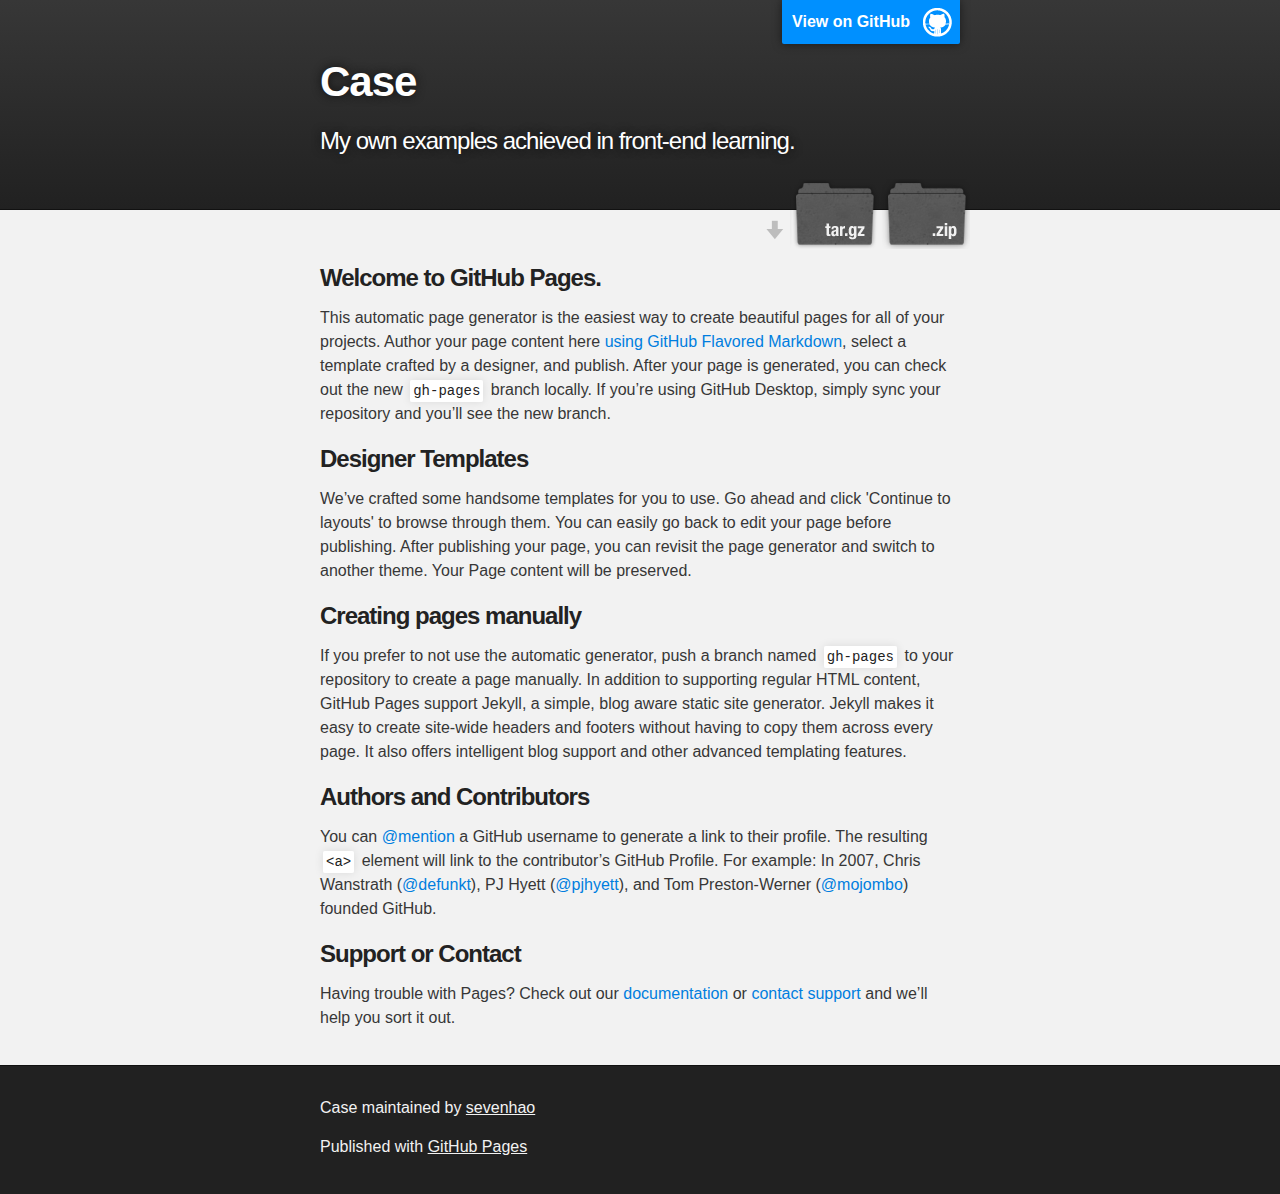
==== index.html @ 6a81691e "Create gh-pages branch via GitHub" ====
<!DOCTYPE html>
<html>

  <head>
    <meta charset='utf-8'>
    <meta http-equiv="X-UA-Compatible" content="chrome=1">
    <meta name="description" content="Case :  My own examples achieved in front-end learning.">

    <link rel="stylesheet" type="text/css" media="screen" href="stylesheets/stylesheet.css">

    <title>Case</title>
  </head>

  <body>

    <!-- HEADER -->
    <div id="header_wrap" class="outer">
        <header class="inner">
          <a id="forkme_banner" href="https://github.com/sevenhao/case">View on GitHub</a>

          <h1 id="project_title">Case</h1>
          <h2 id="project_tagline"> My own examples achieved in front-end learning.</h2>

            <section id="downloads">
              <a class="zip_download_link" href="https://github.com/sevenhao/case/zipball/master">Download this project as a .zip file</a>
              <a class="tar_download_link" href="https://github.com/sevenhao/case/tarball/master">Download this project as a tar.gz file</a>
            </section>
        </header>
    </div>

    <!-- MAIN CONTENT -->
    <div id="main_content_wrap" class="outer">
      <section id="main_content" class="inner">
        <h3>
<a id="welcome-to-github-pages" class="anchor" href="#welcome-to-github-pages" aria-hidden="true"><span aria-hidden="true" class="octicon octicon-link"></span></a>Welcome to GitHub Pages.</h3>

<p>This automatic page generator is the easiest way to create beautiful pages for all of your projects. Author your page content here <a href="https://guides.github.com/features/mastering-markdown/">using GitHub Flavored Markdown</a>, select a template crafted by a designer, and publish. After your page is generated, you can check out the new <code>gh-pages</code> branch locally. If you’re using GitHub Desktop, simply sync your repository and you’ll see the new branch.</p>

<h3>
<a id="designer-templates" class="anchor" href="#designer-templates" aria-hidden="true"><span aria-hidden="true" class="octicon octicon-link"></span></a>Designer Templates</h3>

<p>We’ve crafted some handsome templates for you to use. Go ahead and click 'Continue to layouts' to browse through them. You can easily go back to edit your page before publishing. After publishing your page, you can revisit the page generator and switch to another theme. Your Page content will be preserved.</p>

<h3>
<a id="creating-pages-manually" class="anchor" href="#creating-pages-manually" aria-hidden="true"><span aria-hidden="true" class="octicon octicon-link"></span></a>Creating pages manually</h3>

<p>If you prefer to not use the automatic generator, push a branch named <code>gh-pages</code> to your repository to create a page manually. In addition to supporting regular HTML content, GitHub Pages support Jekyll, a simple, blog aware static site generator. Jekyll makes it easy to create site-wide headers and footers without having to copy them across every page. It also offers intelligent blog support and other advanced templating features.</p>

<h3>
<a id="authors-and-contributors" class="anchor" href="#authors-and-contributors" aria-hidden="true"><span aria-hidden="true" class="octicon octicon-link"></span></a>Authors and Contributors</h3>

<p>You can <a href="https://help.github.com/articles/basic-writing-and-formatting-syntax/#mentioning-users-and-teams" class="user-mention">@mention</a> a GitHub username to generate a link to their profile. The resulting <code>&lt;a&gt;</code> element will link to the contributor’s GitHub Profile. For example: In 2007, Chris Wanstrath (<a href="https://github.com/defunkt" class="user-mention">@defunkt</a>), PJ Hyett (<a href="https://github.com/pjhyett" class="user-mention">@pjhyett</a>), and Tom Preston-Werner (<a href="https://github.com/mojombo" class="user-mention">@mojombo</a>) founded GitHub.</p>

<h3>
<a id="support-or-contact" class="anchor" href="#support-or-contact" aria-hidden="true"><span aria-hidden="true" class="octicon octicon-link"></span></a>Support or Contact</h3>

<p>Having trouble with Pages? Check out our <a href="https://help.github.com/pages">documentation</a> or <a href="https://github.com/contact">contact support</a> and we’ll help you sort it out.</p>
      </section>
    </div>

    <!-- FOOTER  -->
    <div id="footer_wrap" class="outer">
      <footer class="inner">
        <p class="copyright">Case maintained by <a href="https://github.com/sevenhao">sevenhao</a></p>
        <p>Published with <a href="https://pages.github.com">GitHub Pages</a></p>
      </footer>
    </div>

    

  </body>
</html>
---- stylesheets/stylesheet.css ----
/*******************************************************************************
Slate Theme for GitHub Pages
by Jason Costello, @jsncostello
*******************************************************************************/

@import url(github-light.css);

/*******************************************************************************
MeyerWeb Reset
*******************************************************************************/

html, body, div, span, applet, object, iframe,
h1, h2, h3, h4, h5, h6, p, blockquote, pre,
a, abbr, acronym, address, big, cite, code,
del, dfn, em, img, ins, kbd, q, s, samp,
small, strike, strong, sub, sup, tt, var,
b, u, i, center,
dl, dt, dd, ol, ul, li,
fieldset, form, label, legend,
table, caption, tbody, tfoot, thead, tr, th, td,
article, aside, canvas, details, embed,
figure, figcaption, footer, header, hgroup,
menu, nav, output, ruby, section, summary,
time, mark, audio, video {
  margin: 0;
  padding: 0;
  border: 0;
  font: inherit;
  vertical-align: baseline;
}

/* HTML5 display-role reset for older browsers */
article, aside, details, figcaption, figure,
footer, header, hgroup, menu, nav, section {
  display: block;
}

ol, ul {
  list-style: none;
}

table {
  border-collapse: collapse;
  border-spacing: 0;
}

/*******************************************************************************
Theme Styles
*******************************************************************************/

body {
  box-sizing: border-box;
  color:#373737;
  background: #212121;
  font-size: 16px;
  font-family: 'Myriad Pro', Calibri, Helvetica, Arial, sans-serif;
  line-height: 1.5;
  -webkit-font-smoothing: antialiased;
}

h1, h2, h3, h4, h5, h6 {
  margin: 10px 0;
  font-weight: 700;
  color:#222222;
  font-family: 'Lucida Grande', 'Calibri', Helvetica, Arial, sans-serif;
  letter-spacing: -1px;
}

h1 {
  font-size: 36px;
  font-weight: 700;
}

h2 {
  padding-bottom: 10px;
  font-size: 32px;
  background: url('../images/bg_hr.png') repeat-x bottom;
}

h3 {
  font-size: 24px;
}

h4 {
  font-size: 21px;
}

h5 {
  font-size: 18px;
}

h6 {
  font-size: 16px;
}

p {
  margin: 10px 0 15px 0;
}

footer p {
  color: #f2f2f2;
}

a {
  text-decoration: none;
  color: #007edf;
  text-shadow: none;

  transition: color 0.5s ease;
  transition: text-shadow 0.5s ease;
  -webkit-transition: color 0.5s ease;
  -webkit-transition: text-shadow 0.5s ease;
  -moz-transition: color 0.5s ease;
  -moz-transition: text-shadow 0.5s ease;
  -o-transition: color 0.5s ease;
  -o-transition: text-shadow 0.5s ease;
  -ms-transition: color 0.5s ease;
  -ms-transition: text-shadow 0.5s ease;
}

a:hover, a:focus {text-decoration: underline;}

footer a {
  color: #F2F2F2;
  text-decoration: underline;
}

em {
  font-style: italic;
}

strong {
  font-weight: bold;
}

img {
  position: relative;
  margin: 0 auto;
  max-width: 739px;
  padding: 5px;
  margin: 10px 0 10px 0;
  border: 1px solid #ebebeb;

  box-shadow: 0 0 5px #ebebeb;
  -webkit-box-shadow: 0 0 5px #ebebeb;
  -moz-box-shadow: 0 0 5px #ebebeb;
  -o-box-shadow: 0 0 5px #ebebeb;
  -ms-box-shadow: 0 0 5px #ebebeb;
}

p img {
  display: inline;
  margin: 0;
  padding: 0;
  vertical-align: middle;
  text-align: center;
  border: none;
}

pre, code {
  width: 100%;
  color: #222;
  background-color: #fff;

  font-family: Monaco, "Bitstream Vera Sans Mono", "Lucida Console", Terminal, monospace;
  font-size: 14px;

  border-radius: 2px;
  -moz-border-radius: 2px;
  -webkit-border-radius: 2px;
}

pre {
  width: 100%;
  padding: 10px;
  box-shadow: 0 0 10px rgba(0,0,0,.1);
  overflow: auto;
}

code {
  padding: 3px;
  margin: 0 3px;
  box-shadow: 0 0 10px rgba(0,0,0,.1);
}

pre code {
  display: block;
  box-shadow: none;
}

blockquote {
  color: #666;
  margin-bottom: 20px;
  padding: 0 0 0 20px;
  border-left: 3px solid #bbb;
}


ul, ol, dl {
  margin-bottom: 15px
}

ul {
  list-style-position: inside;
  list-style: disc;
  padding-left: 20px;
}

ol {
  list-style-position: inside;
  list-style: decimal;
  padding-left: 20px;
}

dl dt {
  font-weight: bold;
}

dl dd {
  padding-left: 20px;
  font-style: italic;
}

dl p {
  padding-left: 20px;
  font-style: italic;
}

hr {
  height: 1px;
  margin-bottom: 5px;
  border: none;
  background: url('../images/bg_hr.png') repeat-x center;
}

table {
  border: 1px solid #373737;
  margin-bottom: 20px;
  text-align: left;
 }

th {
  font-family: 'Lucida Grande', 'Helvetica Neue', Helvetica, Arial, sans-serif;
  padding: 10px;
  background: #373737;
  color: #fff;
 }

td {
  padding: 10px;
  border: 1px solid #373737;
 }

form {
  background: #f2f2f2;
  padding: 20px;
}

/*******************************************************************************
Full-Width Styles
*******************************************************************************/

.outer {
  width: 100%;
}

.inner {
  position: relative;
  max-width: 640px;
  padding: 20px 10px;
  margin: 0 auto;
}

#forkme_banner {
  display: block;
  position: absolute;
  top:0;
  right: 10px;
  z-index: 10;
  padding: 10px 50px 10px 10px;
  color: #fff;
  background: url('../images/blacktocat.png') #0090ff no-repeat 95% 50%;
  font-weight: 700;
  box-shadow: 0 0 10px rgba(0,0,0,.5);
  border-bottom-left-radius: 2px;
  border-bottom-right-radius: 2px;
}

#header_wrap {
  background: #212121;
  background: -moz-linear-gradient(top, #373737, #212121);
  background: -webkit-linear-gradient(top, #373737, #212121);
  background: -ms-linear-gradient(top, #373737, #212121);
  background: -o-linear-gradient(top, #373737, #212121);
  background: linear-gradient(top, #373737, #212121);
}

#header_wrap .inner {
  padding: 50px 10px 30px 10px;
}

#project_title {
  margin: 0;
  color: #fff;
  font-size: 42px;
  font-weight: 700;
  text-shadow: #111 0px 0px 10px;
}

#project_tagline {
  color: #fff;
  font-size: 24px;
  font-weight: 300;
  background: none;
  text-shadow: #111 0px 0px 10px;
}

#downloads {
  position: absolute;
  width: 210px;
  z-index: 10;
  bottom: -40px;
  right: 0;
  height: 70px;
  background: url('../images/icon_download.png') no-repeat 0% 90%;
}

.zip_download_link {
  display: block;
  float: right;
  width: 90px;
  height:70px;
  text-indent: -5000px;
  overflow: hidden;
  background: url(../images/sprite_download.png) no-repeat bottom left;
}

.tar_download_link {
  display: block;
  float: right;
  width: 90px;
  height:70px;
  text-indent: -5000px;
  overflow: hidden;
  background: url(../images/sprite_download.png) no-repeat bottom right;
  margin-left: 10px;
}

.zip_download_link:hover {
  background: url(../images/sprite_download.png) no-repeat top left;
}

.tar_download_link:hover {
  background: url(../images/sprite_download.png) no-repeat top right;
}

#main_content_wrap {
  background: #f2f2f2;
  border-top: 1px solid #111;
  border-bottom: 1px solid #111;
}

#main_content {
  padding-top: 40px;
}

#footer_wrap {
  background: #212121;
}



/*******************************************************************************
Small Device Styles
*******************************************************************************/

@media screen and (max-width: 480px) {
  body {
    font-size:14px;
  }

  #downloads {
    display: none;
  }

  .inner {
    min-width: 320px;
    max-width: 480px;
  }

  #project_title {
  font-size: 32px;
  }

  h1 {
    font-size: 28px;
  }

  h2 {
    font-size: 24px;
  }

  h3 {
    font-size: 21px;
  }

  h4 {
    font-size: 18px;
  }

  h5 {
    font-size: 14px;
  }

  h6 {
    font-size: 12px;
  }

  code, pre {
    min-width: 320px;
    max-width: 480px;
    font-size: 11px;
  }

}
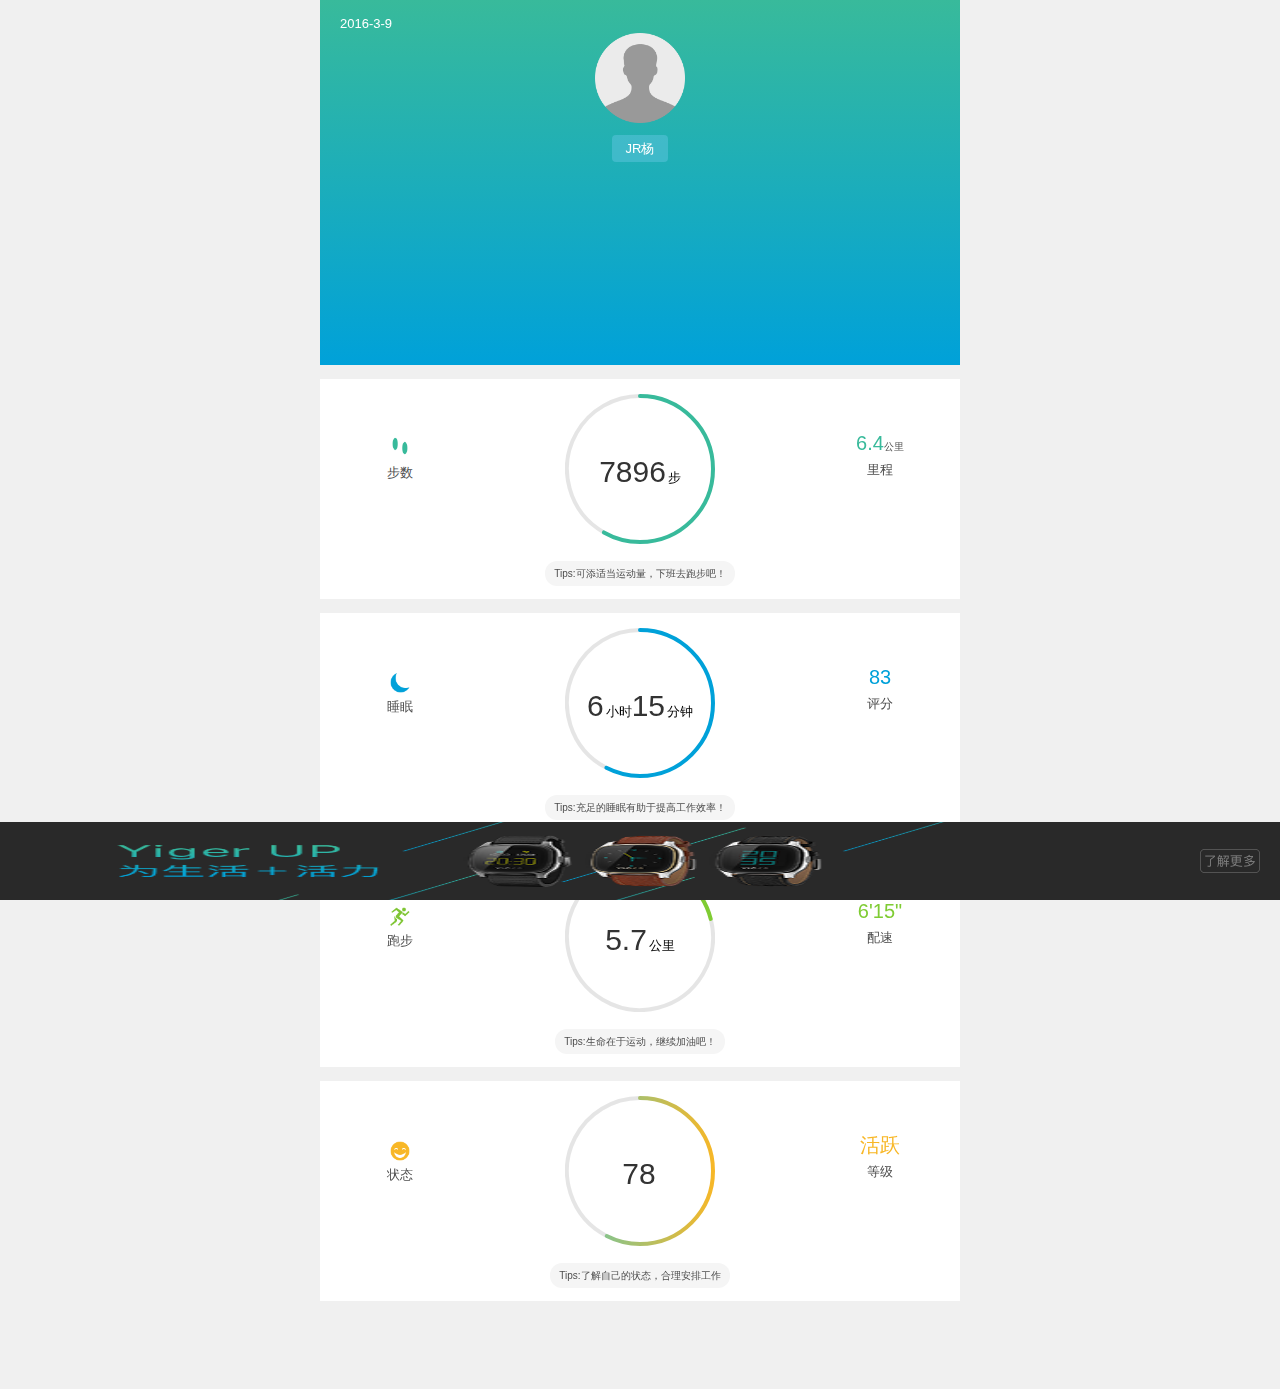
==== commit 2e9a2a59: "修改" ====
--- a/index.html
+++ b/index.html
@@ -1,72 +1,57 @@
 <!DOCTYPE html>
 <html>
+<head lang="en">
+  <meta charset="utf-8">
+  <meta name="viewport" content="initial-scale=1, maximum-scale=1, user-scalable=no, width=device-width">
+  <meta name="viewport" content="width=device-width, initial-scale=1, maximum-scale=1, user-scalable=no">
+  <title></title>
+  <link rel="stylesheet" href="css/share.css">
+</head>
+<body>
+<div class="container">
+  <div class="share-header share-header-linear">
+    <div class="share-time">2016-3-9</div>
+    <div class="share-portrait-wrap">
+      <div class="share-portrait">
+        <img src="./images/drawable-xhdpi/user-photos.png">
+      </div>
+      <div class="share-nickname-wrap">
+        <span class="share-nickname">JR杨</span>
+      </div>
+    </div>
+  </div>
 
-  <head>
-    <meta charset='utf-8'>
-    <meta http-equiv="X-UA-Compatible" content="chrome=1">
-    <meta name="description" content="Case :  My own examples achieved in front-end learning.">
+  <div class="share-content-wrap">
+    <!--<div class="share-circle-wrap">-->
+      <!--<ul>-->
+        <!--<li class="share-data-icon">-->
+          <!--<img src="./images/drawable-xhdpi/steps.png">-->
+          <!--<div class="share-data-icon-title">计步</div>-->
+        <!--</li>-->
+        <!--<li class="share-data-circle">-->
+          <!--<div class="share-data-canvas" id="step-canvas">-->
+            <!--<div class="share-circle-data">7869<div class="unit_circle">步</div></div>-->
+          <!--</div>-->
+        <!--</li>-->
+        <!--<li class="share-data-detail">-->
+          <!--<div class="share-data-detail-steps">6.4<span class="share-unit">公里</span></div>-->
+          <!--<div class="share-data-detail-label">里程</div>-->
+        <!--</li>-->
+      <!--</ul>-->
+      <!--<div class="clear share-tips">-->
+        <!--<span>Tips:可添适当运动量，下班去跑步吧！</span>-->
+      <!--</div>-->
+    <!--</div>-->
+  </div>
 
-    <link rel="stylesheet" type="text/css" media="screen" href="stylesheets/stylesheet.css">
-
-    <title>Case</title>
-  </head>
-
-  <body>
-
-    <!-- HEADER -->
-    <div id="header_wrap" class="outer">
-        <header class="inner">
-          <a id="forkme_banner" href="https://github.com/sevenhao/case">View on GitHub</a>
-
-          <h1 id="project_title">Case</h1>
-          <h2 id="project_tagline"> My own examples achieved in front-end learning.</h2>
-
-            <section id="downloads">
-              <a class="zip_download_link" href="https://github.com/sevenhao/case/zipball/master">Download this project as a .zip file</a>
-              <a class="tar_download_link" href="https://github.com/sevenhao/case/tarball/master">Download this project as a tar.gz file</a>
-            </section>
-        </header>
+  <div class="share-footer-wrap">
+    <div class="share-footer">
+      <img id="knowMore" class="share-footer-btn" src="./images/drawable-xhdpi/bottom_btn.png">
     </div>
-
-    <!-- MAIN CONTENT -->
-    <div id="main_content_wrap" class="outer">
-      <section id="main_content" class="inner">
-        <h3>
-<a id="welcome-to-github-pages" class="anchor" href="#welcome-to-github-pages" aria-hidden="true"><span aria-hidden="true" class="octicon octicon-link"></span></a>Welcome to GitHub Pages.</h3>
-
-<p>This automatic page generator is the easiest way to create beautiful pages for all of your projects. Author your page content here <a href="https://guides.github.com/features/mastering-markdown/">using GitHub Flavored Markdown</a>, select a template crafted by a designer, and publish. After your page is generated, you can check out the new <code>gh-pages</code> branch locally. If you’re using GitHub Desktop, simply sync your repository and you’ll see the new branch.</p>
-
-<h3>
-<a id="designer-templates" class="anchor" href="#designer-templates" aria-hidden="true"><span aria-hidden="true" class="octicon octicon-link"></span></a>Designer Templates</h3>
-
-<p>We’ve crafted some handsome templates for you to use. Go ahead and click 'Continue to layouts' to browse through them. You can easily go back to edit your page before publishing. After publishing your page, you can revisit the page generator and switch to another theme. Your Page content will be preserved.</p>
-
-<h3>
-<a id="creating-pages-manually" class="anchor" href="#creating-pages-manually" aria-hidden="true"><span aria-hidden="true" class="octicon octicon-link"></span></a>Creating pages manually</h3>
-
-<p>If you prefer to not use the automatic generator, push a branch named <code>gh-pages</code> to your repository to create a page manually. In addition to supporting regular HTML content, GitHub Pages support Jekyll, a simple, blog aware static site generator. Jekyll makes it easy to create site-wide headers and footers without having to copy them across every page. It also offers intelligent blog support and other advanced templating features.</p>
-
-<h3>
-<a id="authors-and-contributors" class="anchor" href="#authors-and-contributors" aria-hidden="true"><span aria-hidden="true" class="octicon octicon-link"></span></a>Authors and Contributors</h3>
-
-<p>You can <a href="https://help.github.com/articles/basic-writing-and-formatting-syntax/#mentioning-users-and-teams" class="user-mention">@mention</a> a GitHub username to generate a link to their profile. The resulting <code>&lt;a&gt;</code> element will link to the contributor’s GitHub Profile. For example: In 2007, Chris Wanstrath (<a href="https://github.com/defunkt" class="user-mention">@defunkt</a>), PJ Hyett (<a href="https://github.com/pjhyett" class="user-mention">@pjhyett</a>), and Tom Preston-Werner (<a href="https://github.com/mojombo" class="user-mention">@mojombo</a>) founded GitHub.</p>
-
-<h3>
-<a id="support-or-contact" class="anchor" href="#support-or-contact" aria-hidden="true"><span aria-hidden="true" class="octicon octicon-link"></span></a>Support or Contact</h3>
-
-<p>Having trouble with Pages? Check out our <a href="https://help.github.com/pages">documentation</a> or <a href="https://github.com/contact">contact support</a> and we’ll help you sort it out.</p>
-      </section>
-    </div>
-
-    <!-- FOOTER  -->
-    <div id="footer_wrap" class="outer">
-      <footer class="inner">
-        <p class="copyright">Case maintained by <a href="https://github.com/sevenhao">sevenhao</a></p>
-        <p>Published with <a href="https://pages.github.com">GitHub Pages</a></p>
-      </footer>
-    </div>
-
-    
-
-  </body>
+  </div>
+</div>
+<script src="./js/jquery-2.1.3.min.js"></script>
+<script src="./js/circle-progress.js"></script>
+<script src="./js/share.js"></script>
+</body>
 </html>
--- a/css/share.css
+++ b/css/share.css
@@ -0,0 +1,265 @@
+/**
+ * Created by qhao on 2016/3/28.
+ */
+html, body {
+  height: 100%;
+  width: 100%;
+  margin: 0;
+  padding: 0;
+  font-family: "Helvetica Neue", Helvetica, Arial, sans-serif;
+  font-size: 14px;
+  line-height: 1.42857143;
+  color: #333;
+  background-color: #f0f0f0;
+}
+.clear{
+  clear: both;
+}
+li, img, label, input {
+  vertical-align: middle;
+}
+ol, ul {
+  list-style: none;
+}
+img {
+  border: 0;
+}
+* {
+  -webkit-box-sizing: border-box;
+  -moz-box-sizing: border-box;
+  box-sizing: border-box;
+}
+ul, menu, dir {
+  display: block;
+  -webkit-margin-before: 1em;
+  -webkit-margin-after: 1em;
+  -webkit-margin-start: 0px;
+  -webkit-margin-end: 0px;
+  -webkit-padding-start: 0px;
+}
+.container {
+  width: 100%;
+  padding-bottom: 88px;
+}
+.share-header-linear{
+  width:100%;
+  height:190px;
+  background: -ms-linear-gradient(top, #38BA9B,#00A1D9);        /* IE 10 */
+
+  background:-moz-linear-gradient(top,#38BA9B,#00A1D9);/*火狐*/
+
+  background:-webkit-gradient(linear, 0% 0%, 0% 100%,from(#38BA9B), to(#00A1D9));/*谷歌*/
+
+  background: -webkit-gradient(linear, 0% 0%, 0% 100%, from(#38BA9B), to(#00A1D9));      /* Safari 4-5, Chrome 1-9*/
+
+  background: -webkit-linear-gradient(top, #38BA9B,#00A1D9);   /*Safari5.1 Chrome 10+*/
+
+  background: -o-linear-gradient(top,#38BA9B,#00A1D9);  /*Opera 11.10+*/
+}
+/*media 不同大小的设备时容器的宽度*/
+@media (min-width: 375px) {
+  .container {width: 100%;}
+  .share-header-linear{
+    width:100%;
+    height:190px;
+  }
+}
+@media (min-width: 768px) {
+  .container {width: 640px;}
+  .share-header-linear{
+    width:100%;
+    height:190px;
+  }
+}
+@media (min-width: 992px) {
+  .container {width: 640px;}
+  .share-header-linear{
+    width:100%;
+    height:290px;
+  }
+}
+@media (min-width: 1200px) {
+  .container {width: 640px;}
+  .share-header-linear{
+    width:100%;
+    height:365px;
+  }
+}
+.container{
+  padding-right: 0px;
+  padding-left: 0px;
+  margin-right: auto;
+  margin-left: auto;
+}
+.img-inline{display: inline;}
+.share-time{
+  padding: 15px 20px 0px;
+  font-size: 13px;
+  color: #ffffff;
+  line-height: 18px;
+}
+.share-portrait-wrap{
+  width: 100%;
+  text-align: center;
+}
+.share-portrait{
+  width: 90px;
+  height: 90px;
+  -webkit-border-radius: 50%;
+  -moz-border-radius: 50%;
+  border-radius: 50%;
+  text-align: center;
+}
+.share-portrait{
+  margin-right: auto;
+  margin-left: auto;
+}
+.share-portrait img{
+  width: 100%;
+  display: block;
+}
+.share-nickname-wrap{
+  margin-top: 15px;
+}
+.share-nickname{
+  min-width: 55px;
+  width:auto;
+  height:auto;
+  text-align: center;
+  background: rgba(85,193,215,0.6);
+  padding: 6px 14px;
+  -webkit-border-radius: 4px;
+  -moz-border-radius: 4px;
+  border-radius: 4px;
+  font-size: 13px;
+  color: #ffffff;
+}
+.share-circle-wrap{
+  margin-top: 10px;
+  width: 100%;
+  height: 220px;
+  background: #ffffff;
+}
+.share-circle-wrap ul{
+  width: 100%;
+  height: 166px;
+  padding: 0;
+}
+.share-circle-wrap ul li{
+  float: left;
+}
+.share-data-icon,.share-data-detail{
+  width: 25%;
+  text-align: center;
+  padding-top: 55px;
+  padding-bottom: 59px;
+  /*padding: 55px 0 113px 35px;*/
+}
+.share-data-circle{
+  width: 50%;
+  padding: 15px 0 16px;
+}
+/*.share-data-detail{*/
+  /*width: 25%;*/
+  /*text-align: center;*/
+  /*padding-top: 55px;*/
+  /*padding-bottom: 59px;*/
+  /*/!*padding: 55px 35px 113px 0px;*!/*/
+/*}*/
+.share-data-icon img{
+  width: 30px;
+}
+.share-data-icon-title{
+  font-size: 13px;
+  height: 18px;
+  line-height: 18px;
+  color:#4D4D4D;
+}
+.share-data-canvas{
+  width: 150px;
+  margin: 0 auto;
+  height: 150px;
+}
+.share-circle-data{
+  /*height: 150px;*/
+  margin-top: -88px;
+  text-align: center;
+  font-size: 30px;
+  height: 22px;
+  line-height: 22px;
+}
+.unit_circle{
+  display: inline-block;
+  font-size: 13px;
+  font-weight: 200;
+  color: #000000;
+  margin-left:2px;
+  letter-spacing:0px;
+}
+.share-data-detail-steps{
+  font-size: 20px;
+  height: 18px;
+  line-height: 18px;
+}
+.share-unit{
+  font-size: 10px;
+  color: #4D4D4D;
+}
+.share-data-detail-label{
+  font-size: 13px;
+  height: 18px;
+  line-height: 18px;
+  color:#4D4D4D;
+  margin-top: 9px;
+}
+.share-tips{
+  height: 25px;
+  line-height: 25px;
+  width: 100%;
+  text-align: center;
+}
+.share-tips span{
+  font-size: 10px;
+  height: 25px;
+  line-height: 25px;
+  margin: 0 auto;
+  width: auto;
+  background: #f5f5f5;
+  padding: 7px 9px;
+  text-align: center;
+  -webkit-border-radius: 12px;
+  -moz-border-radius: 12px;
+  border-radius: 12px;
+  color: #4D4D4D;
+}
+
+.share-footer-wrap{
+  width: 100%;
+  position: fixed;
+  bottom: 0;
+  left: 0;
+  height: 78px;
+}
+.share-footer{
+  width: 100%;
+  background: url(../images/drawable-xhdpi/bottom-pic.png) no-repeat;
+  background-size: 100% 78px;
+  height: 78px;
+}
+.share-footer-btn{
+  width: 60px;
+  float: right;
+  margin: 27px 20px 27px 0;
+}
+.stepColor{
+  color:#38BA9B;
+}
+.sleepColor{
+  color:#00A1D9;
+}
+.runningColor{
+  color:#7FCc33;
+}
+.statusColorActive{
+  color:#F8B726;
+}
